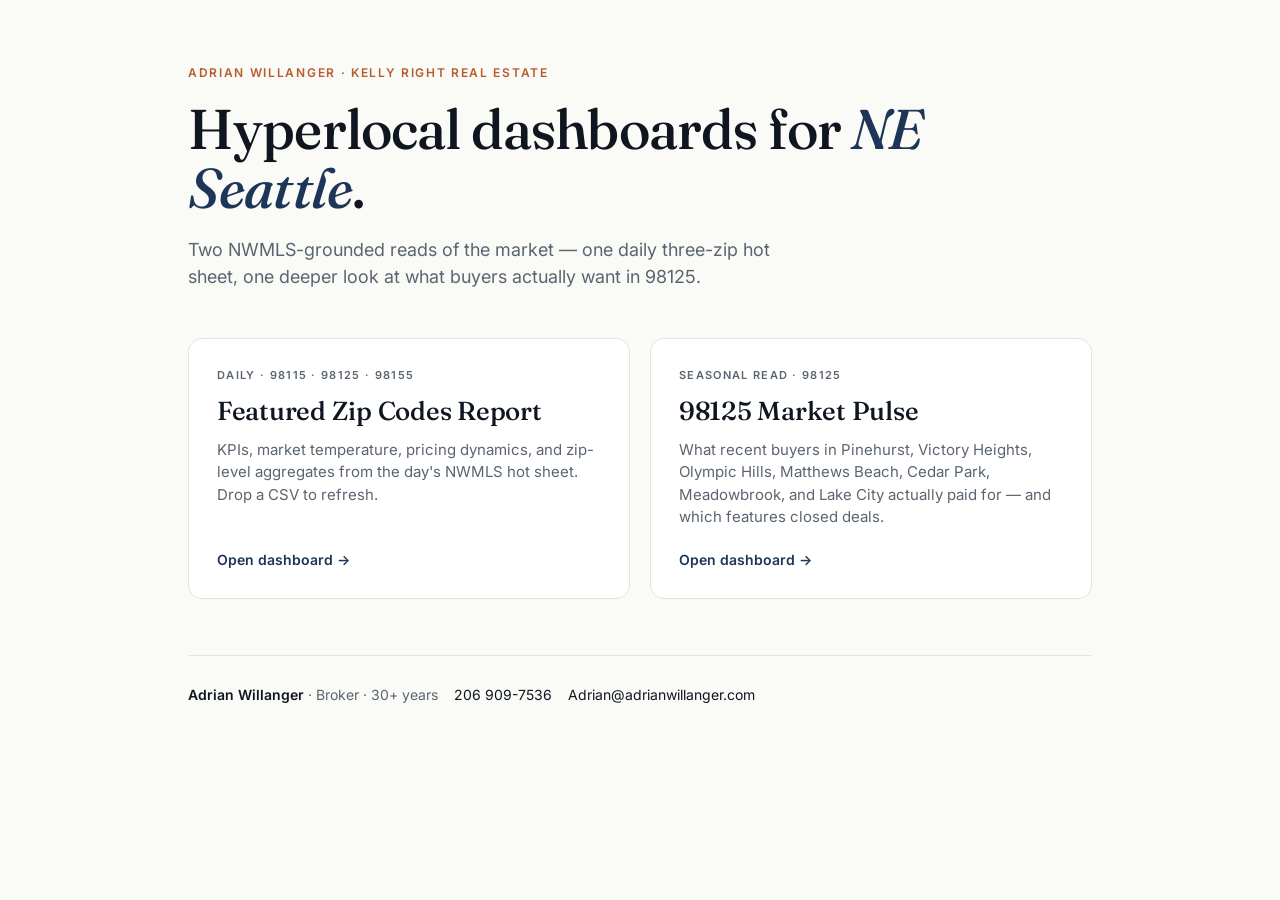
==== index.html @ 0b9bf720 "Lean dashboards: featured (no property detail) + 98125 market pulse" ====
<!DOCTYPE html>
<html lang="en">
<head>
<meta charset="UTF-8" />
<meta name="viewport" content="width=device-width, initial-scale=1.0" />
<title>Adrian Willanger — NE Seattle Dashboards</title>
<meta name="description" content="Hyperlocal NWMLS market dashboards for 98115 · 98125 · 98155 by Adrian Willanger, Kelly Right Real Estate." />
<link rel="preconnect" href="https://fonts.googleapis.com">
<link rel="preconnect" href="https://fonts.gstatic.com" crossorigin>
<link href="https://fonts.googleapis.com/css2?family=Fraunces:opsz,wght@9..144,500;9..144,600&family=Inter:wght@400;500;600;700&display=swap" rel="stylesheet">
<style>
  :root {
    --ink: #0f1620;
    --paper: #fafaf7;
    --muted: #5a6571;
    --line: #e5e3dc;
    --accent: #1d3557;
    --copper: #b85c2e;
  }
  * { box-sizing: border-box; }
  html, body { margin: 0; padding: 0; }
  body {
    font-family: 'Inter', system-ui, -apple-system, sans-serif;
    background: var(--paper);
    color: var(--ink);
    line-height: 1.5;
    -webkit-font-smoothing: antialiased;
  }
  .wrap { max-width: 960px; margin: 0 auto; padding: 64px 28px 96px; }
  .eyebrow {
    font-size: 12px;
    letter-spacing: 0.14em;
    text-transform: uppercase;
    color: var(--copper);
    font-weight: 600;
    margin-bottom: 18px;
  }
  h1 {
    font-family: 'Fraunces', Georgia, serif;
    font-weight: 500;
    font-size: clamp(36px, 5.5vw, 56px);
    line-height: 1.05;
    letter-spacing: -0.015em;
    margin: 0 0 18px;
  }
  h1 .accent { color: var(--accent); font-style: italic; }
  .lede {
    font-size: 18px;
    color: var(--muted);
    max-width: 620px;
    margin: 0 0 48px;
  }
  .grid {
    display: grid;
    grid-template-columns: repeat(auto-fit, minmax(320px, 1fr));
    gap: 20px;
  }
  .card {
    background: #fff;
    border: 1px solid var(--line);
    border-radius: 14px;
    padding: 28px;
    text-decoration: none;
    color: inherit;
    transition: border-color 0.2s ease, transform 0.2s ease, box-shadow 0.2s ease;
    display: flex;
    flex-direction: column;
    min-height: 240px;
  }
  .card:hover {
    border-color: var(--accent);
    transform: translateY(-2px);
    box-shadow: 0 8px 24px rgba(15, 22, 32, 0.06);
  }
  .card-tag {
    font-size: 11px;
    letter-spacing: 0.12em;
    text-transform: uppercase;
    color: var(--muted);
    font-weight: 600;
    margin-bottom: 14px;
  }
  .card h2 {
    font-family: 'Fraunces', Georgia, serif;
    font-weight: 500;
    font-size: 26px;
    line-height: 1.15;
    margin: 0 0 12px;
    letter-spacing: -0.01em;
  }
  .card p {
    color: var(--muted);
    font-size: 15px;
    margin: 0 0 20px;
    flex-grow: 1;
  }
  .card-cta {
    font-size: 14px;
    font-weight: 600;
    color: var(--accent);
    display: flex;
    align-items: center;
    gap: 6px;
  }
  .card:hover .card-cta { color: var(--copper); }
  .meta {
    display: flex;
    gap: 16px;
    flex-wrap: wrap;
    font-size: 14px;
    color: var(--muted);
    margin-top: 56px;
    padding-top: 28px;
    border-top: 1px solid var(--line);
  }
  .meta a { color: var(--ink); text-decoration: none; }
  .meta a:hover { color: var(--copper); }
  .meta strong { color: var(--ink); font-weight: 600; }
</style>
</head>
<body>
  <div class="wrap">
    <div class="eyebrow">Adrian Willanger · Kelly Right Real Estate</div>
    <h1>Hyperlocal dashboards for <span class="accent">NE Seattle</span>.</h1>
    <p class="lede">Two NWMLS-grounded reads of the market — one daily three-zip hot sheet, one deeper look at what buyers actually want in 98125.</p>

    <div class="grid">
      <a class="card" href="featured/index.html">
        <div class="card-tag">Daily · 98115 · 98125 · 98155</div>
        <h2>Featured Zip Codes Report</h2>
        <p>KPIs, market temperature, pricing dynamics, and zip-level aggregates from the day's NWMLS hot sheet. Drop a CSV to refresh.</p>
        <div class="card-cta">Open dashboard →</div>
      </a>

      <a class="card" href="98125/index.html">
        <div class="card-tag">Seasonal read · 98125</div>
        <h2>98125 Market Pulse</h2>
        <p>What recent buyers in Pinehurst, Victory Heights, Olympic Hills, Matthews Beach, Cedar Park, Meadowbrook, and Lake City actually paid for — and which features closed deals.</p>
        <div class="card-cta">Open dashboard →</div>
      </a>
    </div>

    <div class="meta">
      <span><strong>Adrian Willanger</strong> · Broker · 30+ years</span>
      <a href="tel:+12069097536">206 909-7536</a>
      <a href="mailto:Adrian@adrianwillanger.com">Adrian@adrianwillanger.com</a>
    </div>
  </div>
</body>
</html>
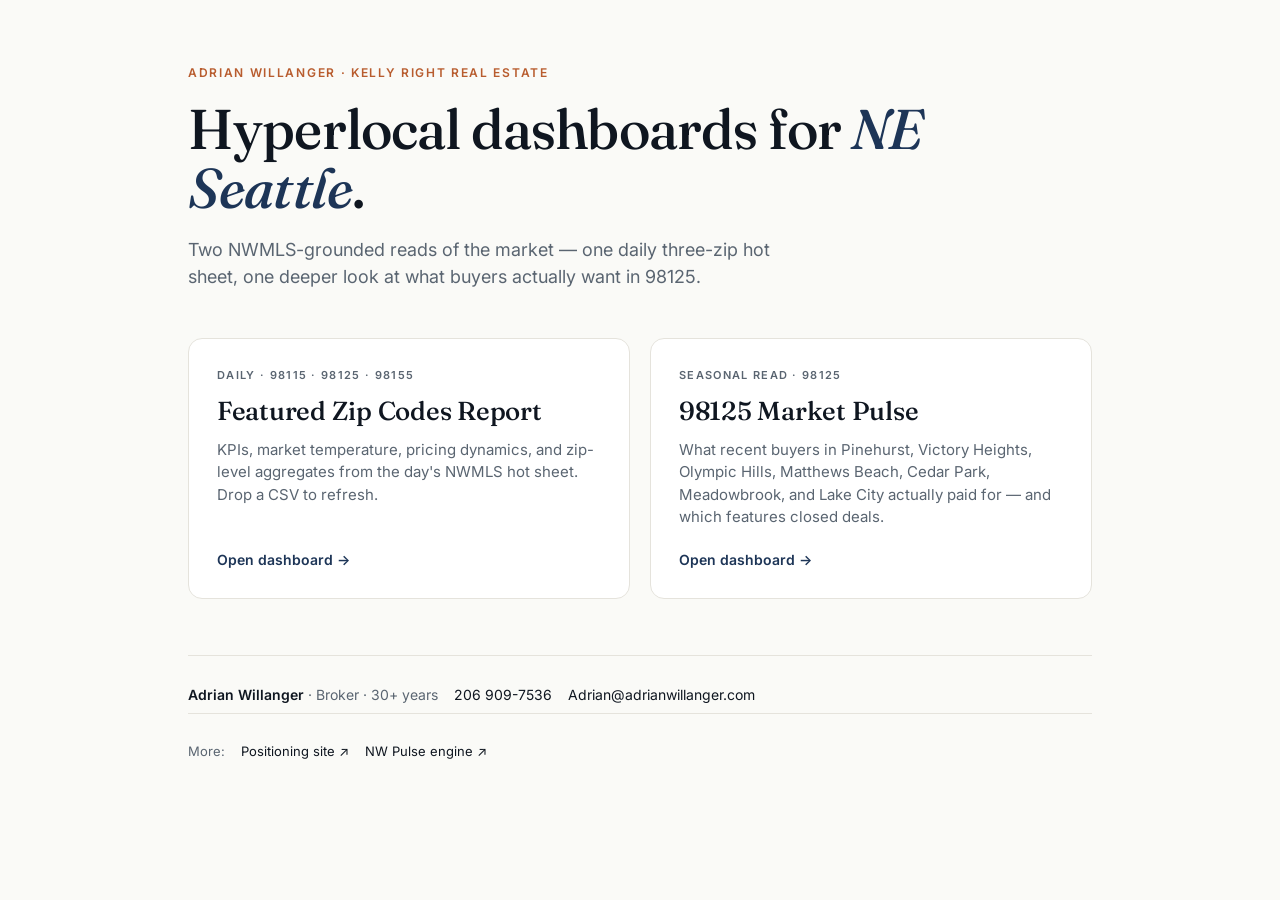
==== commit cc6b2602: "Add cross-links to positioning site and NW Pulse engine in landing footer" ====
--- a/index.html
+++ b/index.html
@@ -145,6 +145,12 @@
       <a href="tel:+12069097536">206 909-7536</a>
       <a href="mailto:Adrian@adrianwillanger.com">Adrian@adrianwillanger.com</a>
     </div>
+
+    <div class="meta" style="margin-top:8px;font-size:13px;color:var(--muted)">
+      <span>More:</span>
+      <a href="https://adrian-willanger.pplx.app" target="_blank" rel="noopener">Positioning site ↗</a>
+      <a href="https://nw-pulse.pplx.app" target="_blank" rel="noopener">NW Pulse engine ↗</a>
+    </div>
   </div>
 </body>
 </html>
